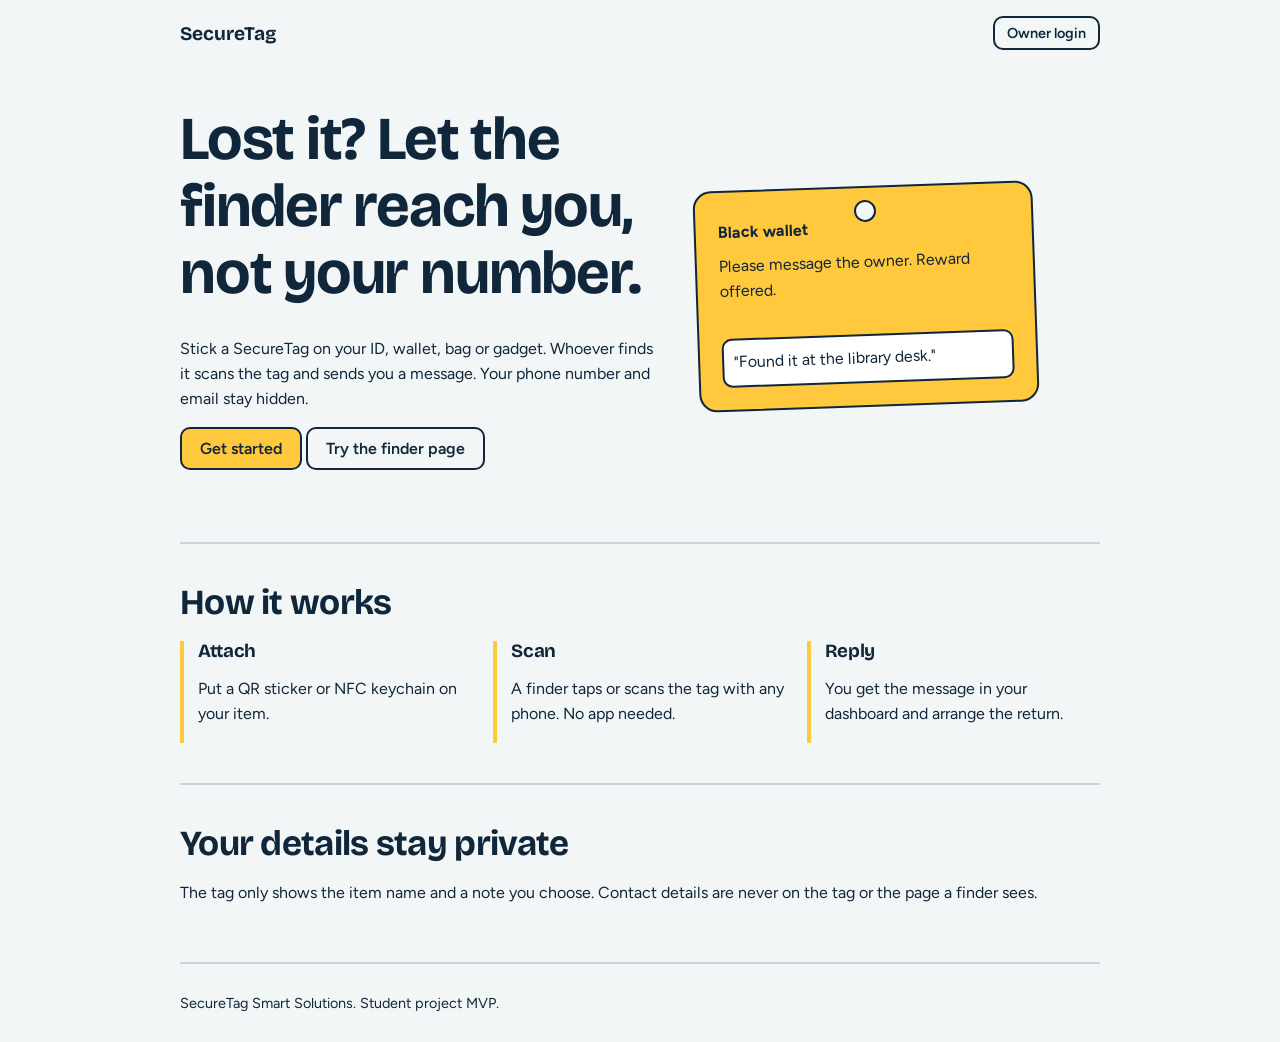
==== index.html @ a48151a5 "SecureTag MVP front end" ====
<!DOCTYPE html><html lang="en"><head><meta charset="utf-8"><meta name="viewport" content="width=device-width,initial-scale=1"><link rel="preconnect" href="https://fonts.googleapis.com"><link href="https://fonts.googleapis.com/css2?family=Bricolage+Grotesque:wght@600;800&family=Figtree:wght@400;600&display=swap" rel="stylesheet"><link rel="stylesheet" href="css/styles.css"><title>SecureTag: get lost things back</title></head><body>
<div class="wrap"><nav><a class="logo" href="index.html">SecureTag</a><a class="btn sm alt" href="login.html">Owner login</a></nav>
<header class="hero"><div><h1>Lost it? Let the finder reach you, not your number.</h1>
<p>Stick a SecureTag on your ID, wallet, bag or gadget. Whoever finds it scans the tag and sends you a message. Your phone number and email stay hidden.</p>
<p><a class="btn" href="login.html">Get started</a> <a class="btn alt" href="finder.html?t=demo-wallet-01">Try the finder page</a></p></div>
<div class="tagcard" aria-hidden="true"><strong>Black wallet</strong><p>Please message the owner. Reward offered.</p><div class="msg">"Found it at the library desk."</div></div></header>
<section><h2>How it works</h2><ol class="steps"><li><h3>Attach</h3><p>Put a QR sticker or NFC keychain on your item.</p></li><li><h3>Scan</h3><p>A finder taps or scans the tag with any phone. No app needed.</p></li><li><h3>Reply</h3><p>You get the message in your dashboard and arrange the return.</p></li></ol></section>
<section><h2>Your details stay private</h2><p>The tag only shows the item name and a note you choose. Contact details are never on the tag or the page a finder sees.</p></section>
<footer>SecureTag Smart Solutions. Student project MVP.</footer></div></body></html>
---- css/styles.css ----
:root{--paper:#F2F6F7;--ink:#10263A;--tag:#FFC83D;--lost:#C93C3C;--ok:#1F7A5C;--line:#C9D5DA;--white:#fff}
*{box-sizing:border-box}
body{margin:0;font:16px/1.55 'Figtree',system-ui,sans-serif;background:var(--paper);color:var(--ink)}
h1,h2,h3{font-family:'Bricolage Grotesque','Figtree',sans-serif;line-height:1.1;margin:0 0 .5em;letter-spacing:-.02em}
h1{font-size:clamp(2.2rem,7vw,3.8rem)}h2{font-size:clamp(1.5rem,4vw,2.2rem)}
a{color:inherit}
.wrap{max-width:960px;margin:0 auto;padding:0 20px}
nav{display:flex;justify-content:space-between;align-items:center;padding:16px 0}
.logo{font:700 1.2rem 'Bricolage Grotesque',sans-serif;text-decoration:none}
.btn{display:inline-block;border:2px solid var(--ink);background:var(--tag);color:var(--ink);font:600 1rem 'Figtree',sans-serif;padding:10px 18px;border-radius:10px;cursor:pointer;text-decoration:none}
.btn.alt{background:transparent}.btn.sm{padding:6px 12px;font-size:.9rem}
.btn:focus-visible,input:focus-visible,textarea:focus-visible{outline:3px solid var(--ink);outline-offset:2px}
.hero{display:grid;gap:32px;padding:40px 0 56px;align-items:center}
@media(min-width:760px){.hero{grid-template-columns:1.2fr 1fr}}
.tagcard{background:var(--tag);border:2px solid var(--ink);border-radius:18px;padding:28px 22px 22px;position:relative;max-width:340px;transform:rotate(-2deg)}
.tagcard::before{content:'';position:absolute;top:12px;left:50%;width:18px;height:18px;margin-left:-9px;border-radius:50%;background:var(--paper);border:2px solid var(--ink)}
.tagcard p{margin:.6em 0 0}.tagcard .msg{background:var(--white);border:2px solid var(--ink);border-radius:10px;padding:10px;margin-top:34px}
section{padding:40px 0;border-top:2px solid var(--line)}
.steps{display:grid;gap:20px;padding:0;list-style:none;margin:0}
@media(min-width:760px){.steps{grid-template-columns:repeat(3,1fr)}}
.steps li{border-left:4px solid var(--tag);padding-left:14px}
.panel{background:var(--white);border:2px solid var(--ink);border-radius:14px;padding:20px;margin:16px 0}
label{display:block;font-weight:600;margin:14px 0 4px}
input,textarea{width:100%;font:inherit;padding:10px;border:2px solid var(--ink);border-radius:8px;background:var(--white)}
.banner{border-radius:12px;padding:14px 16px;font-weight:600;margin:16px 0;border:2px solid var(--ink)}
.banner.lost{background:var(--lost);color:#fff;border-color:var(--lost)}.banner.ok{background:#DDF1E9;border-color:var(--ok)}
.row{display:flex;gap:10px;flex-wrap:wrap;align-items:center;justify-content:space-between}
.pill{font-size:.85rem;font-weight:600;padding:2px 10px;border-radius:99px;border:2px solid var(--ink)}
.pill.lost{background:var(--lost);color:#fff;border-color:var(--lost)}.pill.active{background:#DDF1E9}
.msgitem{border-top:2px solid var(--line);padding:12px 0}.msgitem.unread{border-left:4px solid var(--tag);padding-left:10px}
.hp{position:absolute;left:-9999px}.muted{opacity:.7;font-size:.9rem}
footer{padding:28px 0;font-size:.9rem;border-top:2px solid var(--line)}
@media(prefers-reduced-motion:no-preference){.tagcard{transition:transform .3s}.tagcard:hover{transform:rotate(0)}}
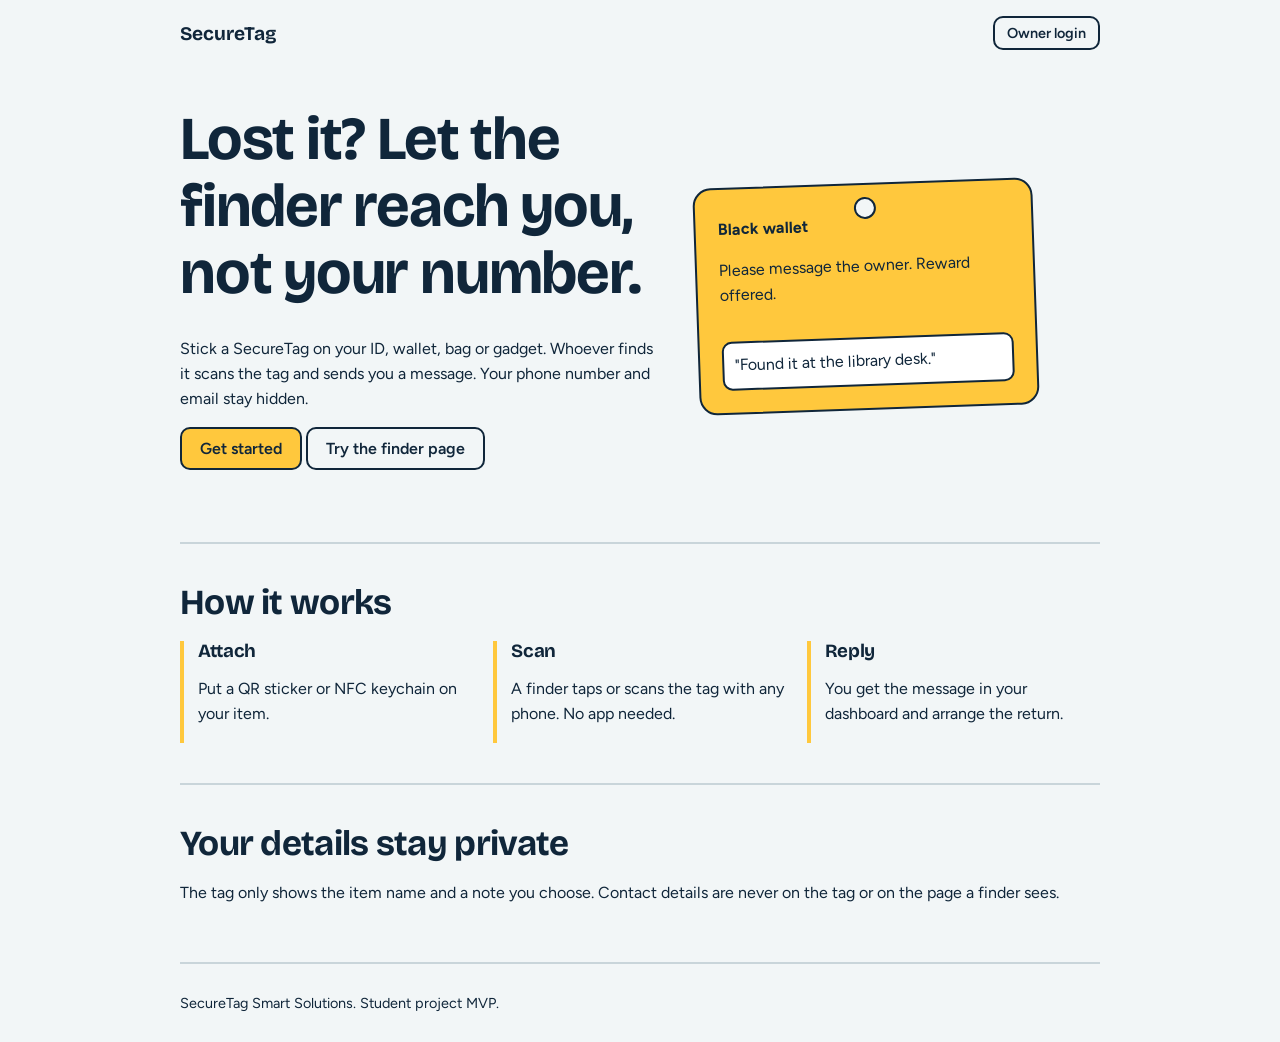
==== commit d27de652: "Claim Codes, SVG Export, Code cleanup readability" ====
--- a/index.html
+++ b/index.html
@@ -1,9 +1,51 @@
-<!DOCTYPE html><html lang="en"><head><meta charset="utf-8"><meta name="viewport" content="width=device-width,initial-scale=1"><link rel="preconnect" href="https://fonts.googleapis.com"><link href="https://fonts.googleapis.com/css2?family=Bricolage+Grotesque:wght@600;800&family=Figtree:wght@400;600&display=swap" rel="stylesheet"><link rel="stylesheet" href="css/styles.css"><title>SecureTag: get lost things back</title></head><body>
-<div class="wrap"><nav><a class="logo" href="index.html">SecureTag</a><a class="btn sm alt" href="login.html">Owner login</a></nav>
-<header class="hero"><div><h1>Lost it? Let the finder reach you, not your number.</h1>
-<p>Stick a SecureTag on your ID, wallet, bag or gadget. Whoever finds it scans the tag and sends you a message. Your phone number and email stay hidden.</p>
-<p><a class="btn" href="login.html">Get started</a> <a class="btn alt" href="finder.html?t=demo-wallet-01">Try the finder page</a></p></div>
-<div class="tagcard" aria-hidden="true"><strong>Black wallet</strong><p>Please message the owner. Reward offered.</p><div class="msg">"Found it at the library desk."</div></div></header>
-<section><h2>How it works</h2><ol class="steps"><li><h3>Attach</h3><p>Put a QR sticker or NFC keychain on your item.</p></li><li><h3>Scan</h3><p>A finder taps or scans the tag with any phone. No app needed.</p></li><li><h3>Reply</h3><p>You get the message in your dashboard and arrange the return.</p></li></ol></section>
-<section><h2>Your details stay private</h2><p>The tag only shows the item name and a note you choose. Contact details are never on the tag or the page a finder sees.</p></section>
-<footer>SecureTag Smart Solutions. Student project MVP.</footer></div></body></html>
+<!DOCTYPE html>
+<html lang="en">
+<head>
+  <meta charset="utf-8">
+  <meta name="viewport" content="width=device-width, initial-scale=1">
+  <link rel="preconnect" href="https://fonts.googleapis.com">
+  <link href="https://fonts.googleapis.com/css2?family=Bricolage+Grotesque:wght@600;800&family=Figtree:wght@400;600&display=swap" rel="stylesheet">
+  <link rel="stylesheet" href="css/styles.css">
+  <title>SecureTag: get lost things back</title>
+</head>
+<body>
+  <div class="wrap">
+    <nav>
+      <a class="logo" href="index.html">SecureTag</a>
+      <a class="btn sm alt" href="login.html">Owner login</a>
+    </nav>
+
+    <header class="hero">
+      <div>
+        <h1>Lost it? Let the finder reach you, not your number.</h1>
+        <p>Stick a SecureTag on your ID, wallet, bag or gadget. Whoever finds it scans the tag and sends you a message. Your phone number and email stay hidden.</p>
+        <p>
+          <a class="btn" href="login.html">Get started</a>
+          <a class="btn alt" href="finder.html?t=demo-wallet-01">Try the finder page</a>
+        </p>
+      </div>
+      <div class="tagcard" aria-hidden="true">
+        <strong>Black wallet</strong>
+        <p>Please message the owner. Reward offered.</p>
+        <div class="msg">"Found it at the library desk."</div>
+      </div>
+    </header>
+
+    <section>
+      <h2>How it works</h2>
+      <ol class="steps">
+        <li><h3>Attach</h3><p>Put a QR sticker or NFC keychain on your item.</p></li>
+        <li><h3>Scan</h3><p>A finder taps or scans the tag with any phone. No app needed.</p></li>
+        <li><h3>Reply</h3><p>You get the message in your dashboard and arrange the return.</p></li>
+      </ol>
+    </section>
+
+    <section>
+      <h2>Your details stay private</h2>
+      <p>The tag only shows the item name and a note you choose. Contact details are never on the tag or on the page a finder sees.</p>
+    </section>
+
+    <footer>SecureTag Smart Solutions. Student project MVP.</footer>
+  </div>
+</body>
+</html>
--- a/css/styles.css
+++ b/css/styles.css
@@ -1,33 +1,82 @@
-:root{--paper:#F2F6F7;--ink:#10263A;--tag:#FFC83D;--lost:#C93C3C;--ok:#1F7A5C;--line:#C9D5DA;--white:#fff}
-*{box-sizing:border-box}
-body{margin:0;font:16px/1.55 'Figtree',system-ui,sans-serif;background:var(--paper);color:var(--ink)}
-h1,h2,h3{font-family:'Bricolage Grotesque','Figtree',sans-serif;line-height:1.1;margin:0 0 .5em;letter-spacing:-.02em}
-h1{font-size:clamp(2.2rem,7vw,3.8rem)}h2{font-size:clamp(1.5rem,4vw,2.2rem)}
-a{color:inherit}
-.wrap{max-width:960px;margin:0 auto;padding:0 20px}
-nav{display:flex;justify-content:space-between;align-items:center;padding:16px 0}
-.logo{font:700 1.2rem 'Bricolage Grotesque',sans-serif;text-decoration:none}
-.btn{display:inline-block;border:2px solid var(--ink);background:var(--tag);color:var(--ink);font:600 1rem 'Figtree',sans-serif;padding:10px 18px;border-radius:10px;cursor:pointer;text-decoration:none}
-.btn.alt{background:transparent}.btn.sm{padding:6px 12px;font-size:.9rem}
-.btn:focus-visible,input:focus-visible,textarea:focus-visible{outline:3px solid var(--ink);outline-offset:2px}
-.hero{display:grid;gap:32px;padding:40px 0 56px;align-items:center}
-@media(min-width:760px){.hero{grid-template-columns:1.2fr 1fr}}
-.tagcard{background:var(--tag);border:2px solid var(--ink);border-radius:18px;padding:28px 22px 22px;position:relative;max-width:340px;transform:rotate(-2deg)}
-.tagcard::before{content:'';position:absolute;top:12px;left:50%;width:18px;height:18px;margin-left:-9px;border-radius:50%;background:var(--paper);border:2px solid var(--ink)}
-.tagcard p{margin:.6em 0 0}.tagcard .msg{background:var(--white);border:2px solid var(--ink);border-radius:10px;padding:10px;margin-top:34px}
-section{padding:40px 0;border-top:2px solid var(--line)}
-.steps{display:grid;gap:20px;padding:0;list-style:none;margin:0}
-@media(min-width:760px){.steps{grid-template-columns:repeat(3,1fr)}}
-.steps li{border-left:4px solid var(--tag);padding-left:14px}
-.panel{background:var(--white);border:2px solid var(--ink);border-radius:14px;padding:20px;margin:16px 0}
-label{display:block;font-weight:600;margin:14px 0 4px}
-input,textarea{width:100%;font:inherit;padding:10px;border:2px solid var(--ink);border-radius:8px;background:var(--white)}
-.banner{border-radius:12px;padding:14px 16px;font-weight:600;margin:16px 0;border:2px solid var(--ink)}
-.banner.lost{background:var(--lost);color:#fff;border-color:var(--lost)}.banner.ok{background:#DDF1E9;border-color:var(--ok)}
-.row{display:flex;gap:10px;flex-wrap:wrap;align-items:center;justify-content:space-between}
-.pill{font-size:.85rem;font-weight:600;padding:2px 10px;border-radius:99px;border:2px solid var(--ink)}
-.pill.lost{background:var(--lost);color:#fff;border-color:var(--lost)}.pill.active{background:#DDF1E9}
-.msgitem{border-top:2px solid var(--line);padding:12px 0}.msgitem.unread{border-left:4px solid var(--tag);padding-left:10px}
-.hp{position:absolute;left:-9999px}.muted{opacity:.7;font-size:.9rem}
-footer{padding:28px 0;font-size:.9rem;border-top:2px solid var(--line)}
-@media(prefers-reduced-motion:no-preference){.tagcard{transition:transform .3s}.tagcard:hover{transform:rotate(0)}}
+/* ===== Colors ===== */
+:root {
+  --paper: #F2F6F7;
+  --ink:   #10263A;
+  --tag:   #FFC83D;   /* baggage-tag yellow */
+  --lost:  #C93C3C;
+  --ok:    #1F7A5C;
+  --line:  #C9D5DA;
+  --white: #fff;
+}
+
+/* ===== Base ===== */
+* { box-sizing: border-box; }
+body { margin: 0; font: 16px/1.55 'Figtree', system-ui, sans-serif; background: var(--paper); color: var(--ink); }
+h1, h2, h3 { font-family: 'Bricolage Grotesque', 'Figtree', sans-serif; line-height: 1.1; margin: 0 0 .5em; letter-spacing: -.02em; }
+h1 { font-size: clamp(2.2rem, 7vw, 3.8rem); }
+h2 { font-size: clamp(1.5rem, 4vw, 2.2rem); }
+a  { color: inherit; }
+.wrap  { max-width: 960px; margin: 0 auto; padding: 0 20px; }
+.muted { opacity: .7; font-size: .9rem; }
+.hp    { position: absolute; left: -9999px; }   /* honeypot field, hidden from humans */
+
+/* ===== Layout pieces ===== */
+nav     { display: flex; justify-content: space-between; align-items: center; padding: 16px 0; }
+.logo   { font: 700 1.2rem 'Bricolage Grotesque', sans-serif; text-decoration: none; }
+.row    { display: flex; gap: 10px; flex-wrap: wrap; align-items: center; justify-content: space-between; }
+section { padding: 40px 0; border-top: 2px solid var(--line); }
+footer  { padding: 28px 0; font-size: .9rem; border-top: 2px solid var(--line); }
+.panel  { background: var(--white); border: 2px solid var(--ink); border-radius: 14px; padding: 20px; margin: 16px 0; }
+
+/* ===== Buttons and forms ===== */
+.btn {
+  display: inline-block; padding: 10px 18px; cursor: pointer; text-decoration: none;
+  font: 600 1rem 'Figtree', sans-serif; color: var(--ink);
+  background: var(--tag); border: 2px solid var(--ink); border-radius: 10px;
+}
+.btn.alt { background: transparent; }
+.btn.sm  { padding: 6px 12px; font-size: .9rem; }
+
+label { display: block; font-weight: 600; margin: 14px 0 4px; }
+input, textarea, select {
+  width: 100%; padding: 10px; font: inherit;
+  border: 2px solid var(--ink); border-radius: 8px; background: var(--white);
+}
+.btn:focus-visible, input:focus-visible, textarea:focus-visible, select:focus-visible { outline: 3px solid var(--ink); outline-offset: 2px; }
+
+/* ===== Banners and status pills ===== */
+.banner { padding: 14px 16px; margin: 16px 0; font-weight: 600; border: 2px solid var(--ink); border-radius: 12px; }
+.banner.lost { background: var(--lost); color: #fff; border-color: var(--lost); }
+.banner.ok   { background: #DDF1E9; border-color: var(--ok); }
+.pill        { font-size: .85rem; font-weight: 600; padding: 2px 10px; border: 2px solid var(--ink); border-radius: 99px; }
+.pill.lost   { background: var(--lost); color: #fff; border-color: var(--lost); }
+.pill.active { background: #DDF1E9; }
+
+/* ===== Landing page ===== */
+.hero { display: grid; gap: 32px; padding: 40px 0 56px; align-items: center; }
+.steps { display: grid; gap: 20px; padding: 0; margin: 0; list-style: none; }
+.steps li { border-left: 4px solid var(--tag); padding-left: 14px; }
+@media (min-width: 760px) {
+  .hero  { grid-template-columns: 1.2fr 1fr; }
+  .steps { grid-template-columns: repeat(3, 1fr); }
+}
+.tagcard { position: relative; max-width: 340px; padding: 28px 22px 22px; background: var(--tag); border: 2px solid var(--ink); border-radius: 18px; transform: rotate(-2deg); }
+.tagcard::before { content: ''; position: absolute; top: 12px; left: 50%; width: 18px; height: 18px; margin-left: -9px; background: var(--paper); border: 2px solid var(--ink); border-radius: 50%; }
+.tagcard .msg { margin-top: 34px; padding: 10px; background: var(--white); border: 2px solid var(--ink); border-radius: 10px; }
+@media (prefers-reduced-motion: no-preference) {
+  .tagcard { transition: transform .3s; }
+  .tagcard:hover { transform: rotate(0); }
+}
+
+/* ===== Dashboard messages ===== */
+.msgitem { padding: 12px 0; border-top: 2px solid var(--line); }
+.msgitem.unread { padding-left: 10px; border-left: 4px solid var(--tag); }
+
+/* ===== Admin: printable QR sheet (hidden on screen) ===== */
+#sheet { display: none; }
+.cell  { padding: 8px; text-align: center; font: 600 11px monospace; border: 1px dashed #888; break-inside: avoid; }
+.cell svg { width: 100%; height: auto; }
+@media print {
+  .wrap  { display: none; }
+  #sheet { display: grid; grid-template-columns: repeat(4, 1fr); gap: 10px; }
+}
